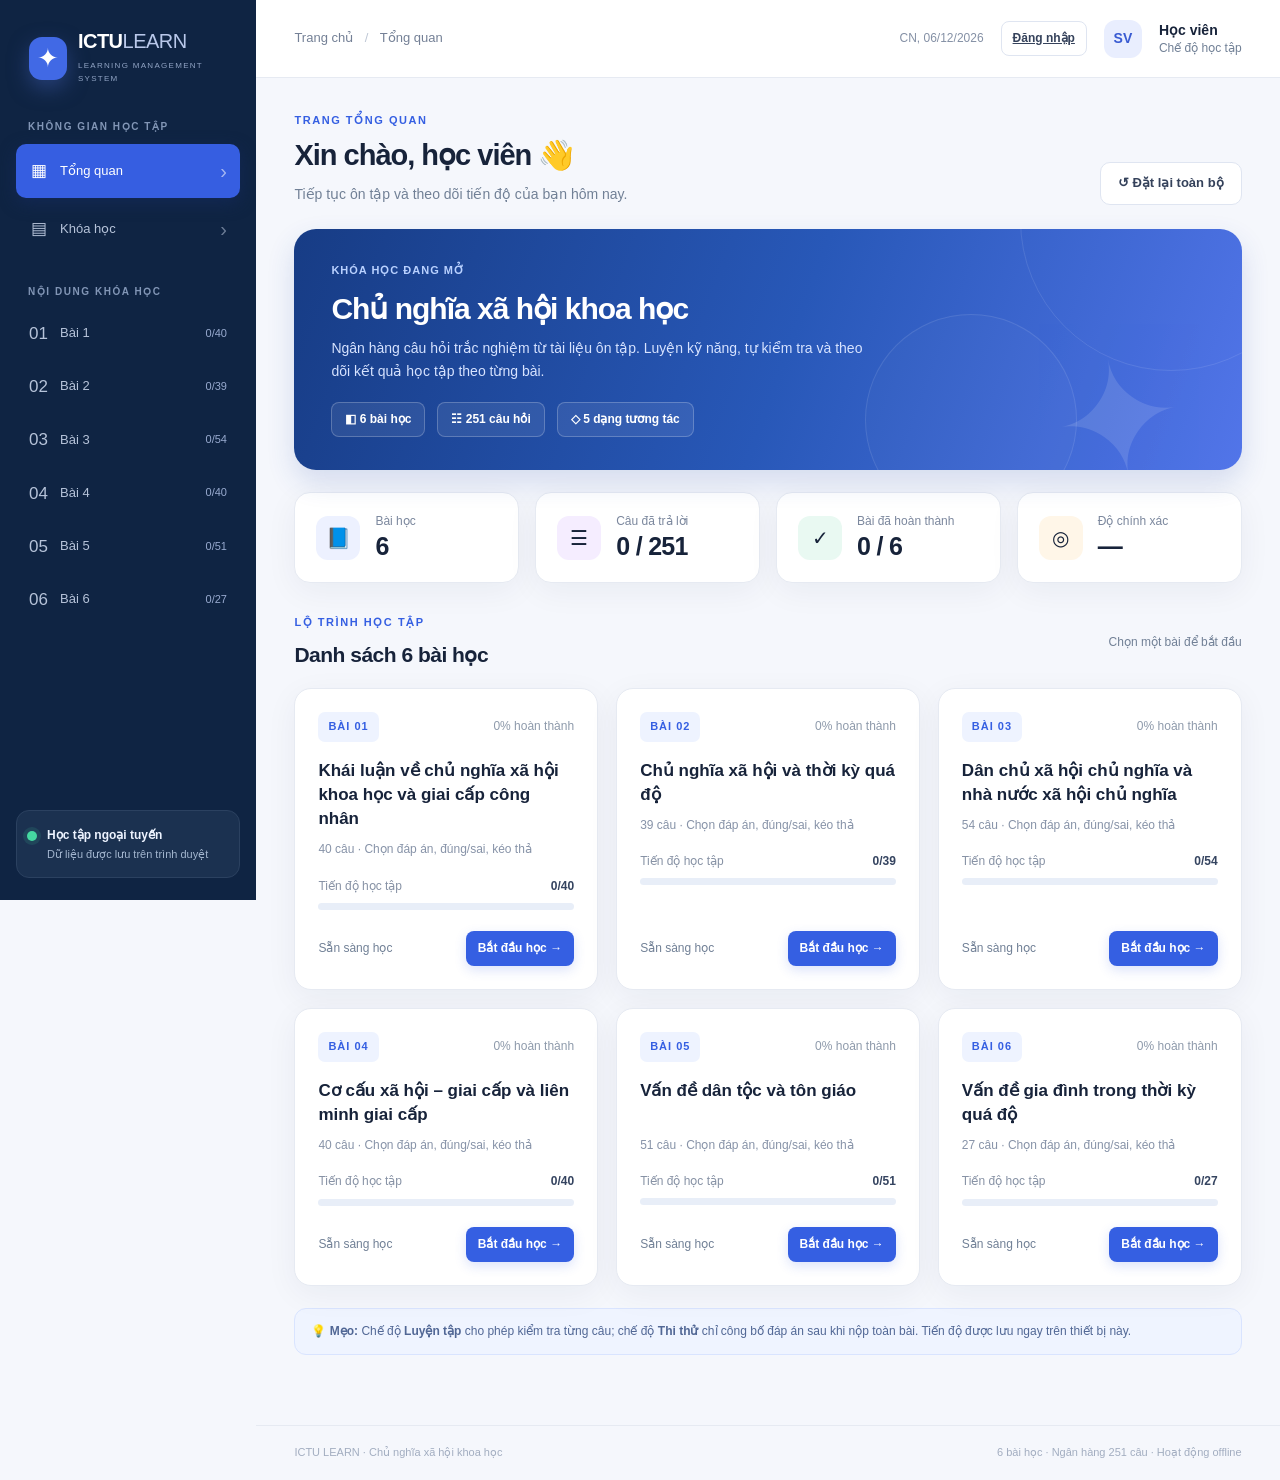
==== index.html @ e5a54111 "Add ICTU Learn static LMS with auth and admin dashboard" ====
<!doctype html>
<html lang="vi">
<head>
  <meta charset="utf-8">
  <meta name="viewport" content="width=device-width,initial-scale=1">
  <meta name="theme-color" content="#102445">
  <meta name="description" content="Hệ thống học tập Chủ nghĩa xã hội khoa học – 6 bài, 251 câu hỏi, chấm điểm trực tiếp, học offline.">
  <title>ICTU Learn • Chủ nghĩa xã hội khoa học</title>
  <link rel="stylesheet" href="style.css">
  <script defer src="questions.js"></script>
  <script defer src="script.js"></script>
</head>
<body>
  <div class="app-shell">
    <aside class="sidebar" id="sidebar">
      <button class="brand" data-action="home" aria-label="Trang chủ">
        <span class="brand-icon">✦</span><span><strong>ICTU<span class="brand-light">LEARN</span></strong><small>LEARNING MANAGEMENT SYSTEM</small></span>
      </button>
      <div class="sidebar-label">KHÔNG GIAN HỌC TẬP</div>
      <nav class="side-nav" aria-label="Điều hướng chính">
        <button class="side-link active" data-action="home" data-nav="home"><span class="side-ico">▦</span> Tổng quan <span class="side-arrow">›</span></button>
        <button class="side-link" data-action="all-lessons" data-nav="lessons"><span class="side-ico">▤</span> Khóa học <span class="side-arrow">›</span></button>
      </nav>
      <div class="sidebar-label" style="margin-top:28px">NỘI DUNG KHÓA HỌC</div>
      <nav class="side-nav" id="lesson-nav" aria-label="Danh sách 6 bài"></nav>
      <div class="side-footer"><div class="online-mark"></div><div><strong>Học tập ngoại tuyến</strong><small>Dữ liệu được lưu trên trình duyệt</small></div></div>
    </aside>
    <div class="main-wrap">
      <header class="topbar">
        <div class="topbar-left"><button class="mobile-menu" data-action="toggle-menu" aria-label="Mở menu">☰</button><span class="breadcrumb" id="breadcrumb">Trang chủ <span>/</span> Tổng quan</span></div>
        <div class="top-actions"><span class="clock" id="live-clock"></span><a class="btn btn-light btn-xs" href="login.html">Đăng nhập</a><span class="profile-avatar" title="Tài khoản học viên">SV</span><div class="profile-name"><strong>Học viên</strong><small>Chế độ học tập</small></div></div>
      </header>
      <main id="app" class="page-container" tabindex="-1" aria-live="polite"></main>
      <footer class="page-footer"><span>ICTU LEARN · Chủ nghĩa xã hội khoa học</span><span>6 bài học · Ngân hàng 251 câu · Hoạt động offline</span></footer>
    </div>
  </div>
  <div id="toast" class="toast" role="status" aria-live="polite"></div>
</body>
</html>
---- style.css ----
:root{--navy:#0f2443;--navy-light:#23395a;--bg:#f5f7fc;--surface:#fff;--ink:#17233a;--muted:#718096;--line:#e6eaf2;--blue:#355fe2;--blue-dark:#234fc9;--blue-soft:#eef3ff;--green:#18845e;--green-soft:#e7f9f0;--red:#cf4d52;--red-soft:#fff0f0;--orange:#e89f36;--radius:19px;--shadow:0 8px 32px rgba(15,35,80,.055)}
*{box-sizing:border-box}html{scroll-behavior:smooth}body{margin:0;font-family:"Segoe UI",Inter,Arial,sans-serif;color:var(--ink);background:var(--bg);font-size:14px;line-height:1.6}button,input{font:inherit}button{cursor:pointer}button:disabled{cursor:not-allowed;opacity:.48}button:focus-visible,input:focus-visible{outline:3px solid #9fb7ff;outline-offset:2px}h1,h2,h3,p{margin-top:0}h1{font-size:29px;letter-spacing:-1px;line-height:1.25;margin-bottom:10px}h2{font-size:21px;letter-spacing:-.5px}h3{font-size:17px}small{font-size:12px}strong{font-weight:700}
.app-shell{display:flex;min-height:100vh}.sidebar{width:256px;flex-shrink:0;background:var(--navy);color:#edf3ff;position:sticky;top:0;align-self:flex-start;height:100vh;display:flex;flex-direction:column;padding:28px 16px 22px;z-index:10}.brand{display:flex;align-items:center;gap:11px;background:transparent;border:0;color:white;text-align:left;padding:3px 13px 12px}.brand-icon{width:43px;height:43px;background:#4169e5;border-radius:13px;display:grid;place-items:center;color:#fff;font-size:26px;box-shadow:0 8px 20px #263f77}.brand strong{font-size:20px;line-height:1;letter-spacing:-.5px}.brand-light{font-weight:300;color:#b9c8ea}.brand small{font-size:8px;letter-spacing:1.3px;color:#91a4c4;display:block;margin-top:6px}.sidebar-label{font-size:10px;font-weight:700;letter-spacing:1.55px;color:#8296b6;margin:21px 12px 9px}.side-nav{display:flex;flex-direction:column;gap:4px}.side-link{width:100%;background:transparent;color:#b6c3d9;border:0;padding:11px 13px;display:flex;align-items:center;gap:12px;text-align:left;border-radius:10px;font-size:13px;transition:.15s}.side-link:hover{color:#fff;background:#203755}.side-link.active{background:#365ee1;color:#fff;box-shadow:0 5px 16px #132854}.side-ico{font-size:17px;width:19px;text-align:center}.side-arrow{margin-left:auto;font-size:20px;opacity:.55}.lesson-pill{margin-left:auto;font-size:11px;color:#99abd0}.side-link.active .lesson-pill{color:white}.sidebar .side-footer{margin-top:auto;display:flex;gap:10px;padding:15px 10px;background:#1b3150;border:1px solid #2b4160;border-radius:13px}.online-mark{width:10px;height:10px;flex-shrink:0;background:#45d9a1;border-radius:50%;margin-top:5px;box-shadow:0 0 0 4px rgba(69,217,161,.12)}.side-footer strong{display:block;font-size:12px}.side-footer small{color:#a3b6cf;font-size:11px;display:block;line-height:1.5}.main-wrap{flex:1;min-width:0;display:flex;flex-direction:column}.topbar{height:78px;background:#fff;border-bottom:1px solid var(--line);padding:0 clamp(20px,3vw,42px);display:flex;align-items:center;justify-content:space-between;gap:16px;position:sticky;top:0;z-index:8}.topbar-left,.top-actions{display:flex;align-items:center;gap:17px}.breadcrumb{font-size:13px;color:#748096}.breadcrumb span{padding:0 8px;color:#bec7d5}.clock{font-size:12px;color:#8490a5}.profile-avatar{background:#e9eefe;color:#395bd2;height:38px;width:38px;display:grid;place-items:center;border-radius:12px;font-weight:800}.profile-name{line-height:1.45}.profile-name strong,.profile-name small{display:block}.profile-name small{color:var(--muted)}.mobile-menu{border:0;background:transparent;color:var(--ink);font-size:24px;display:none}.page-container{width:100%;max-width:1420px;margin:0 auto;padding:34px clamp(18px,3vw,45px) 48px;flex:1}.page-footer{display:flex;justify-content:space-between;gap:10px;color:#a2adc0;font-size:11px;border-top:1px solid var(--line);padding:18px clamp(18px,3vw,45px)}
.eyebrow{font-size:11px;color:var(--blue);font-weight:800;letter-spacing:1.55px;text-transform:uppercase;margin-bottom:7px}.subtle{color:var(--muted)}.page-heading{display:flex;justify-content:space-between;align-items:flex-end;gap:16px;margin-bottom:24px}.page-heading p{margin-bottom:0}.hero{background:linear-gradient(110deg,#173c85 0%,#2858b8 52%,#5275e9 100%);color:#fff;border-radius:22px;position:relative;overflow:hidden;padding:33px 37px;display:flex;min-height:220px;box-shadow:0 12px 28px rgba(36,77,165,.16)}.hero:before,.hero:after{content:"";position:absolute;border:1px solid rgba(255,255,255,.1);border-radius:50%;height:300px;width:300px;right:-80px;top:-160px}.hero:after{height:210px;width:210px;top:85px;right:165px;background:rgba(255,255,255,.025)}.hero-text{position:relative;z-index:2;max-width:680px}.hero .hero-kicker{color:#b9d1ff;font-weight:700;letter-spacing:1px;font-size:11px}.hero h1{font-size:30px;margin:10px 0;color:#fff}.hero p{max-width:550px;color:#d7e3ff;font-size:14px;margin:0 0 20px}.hero .hero-watermark{position:absolute;right:58px;bottom:-28px;opacity:.12;font-size:155px;line-height:1;transform:rotate(-10deg)}.hero-meta{display:flex;gap:12px;flex-wrap:wrap}.hero-meta span{padding:7px 13px;border:1px solid rgba(255,255,255,.22);border-radius:8px;background:rgba(255,255,255,.08);font-size:12px;font-weight:600}
.stats-grid{display:grid;grid-template-columns:repeat(4,minmax(0,1fr));gap:16px;margin:22px 0 31px}.stat-card{background:#fff;border:1px solid var(--line);border-radius:16px;display:flex;align-items:center;gap:15px;padding:19px 21px;box-shadow:var(--shadow)}.stat-icon{width:44px;height:44px;border-radius:12px;display:grid;place-items:center;font-size:20px;flex-shrink:0}.blue-icon{background:#edf1ff}.mint-icon{background:#e9f9f2}.amber-icon{background:#fff6e8}.purple-icon{background:#f5edff}.stat-info small{display:block;color:#7b879d;font-size:12px}.stat-info strong{font-size:25px;line-height:1.25;display:block;letter-spacing:-.7px}.section-heading{display:flex;justify-content:space-between;gap:15px;align-items:center;margin:0 0 16px}.section-heading h2{margin:0}.lesson-grid{display:grid;grid-template-columns:repeat(3,minmax(0,1fr));gap:18px}.lesson-card{background:#fff;border:1px solid var(--line);border-radius:17px;padding:23px;box-shadow:var(--shadow);transition:transform .16s,box-shadow .16s;display:flex;flex-direction:column;min-height:233px}.lesson-card:hover{transform:translateY(-3px);box-shadow:0 16px 38px rgba(27,58,128,.1)}.lesson-card-top{display:flex;justify-content:space-between;align-items:center;margin-bottom:17px}.lesson-card .chapter{font-size:11px;letter-spacing:1px;font-weight:800;color:var(--blue);background:var(--blue-soft);padding:6px 10px;border-radius:7px}.lesson-card .complete-pill{font-size:12px;color:#8e9aab}.lesson-card h3{line-height:1.43;margin-bottom:9px;min-height:48px}.lesson-card .description{font-size:12px;color:#8793a8;margin-bottom:17px}.progress-label{display:flex;justify-content:space-between;gap:10px;font-size:12px;color:#8792a5;margin-bottom:7px}.progress-label strong{color:#354460}.progress-track{height:7px;border-radius:50px;background:#e8eef8;overflow:hidden}.progress-fill{background:linear-gradient(90deg,#375fed,#6b8eff);height:100%;border-radius:50px;transition:width .25s}.lesson-bottom{display:flex;align-items:center;justify-content:space-between;gap:10px;margin-top:auto;padding-top:21px}.lesson-bottom .count{font-size:12px;color:var(--muted)}
.btn{border-radius:10px;border:1px solid transparent;display:inline-flex;align-items:center;justify-content:center;gap:8px;padding:10px 17px;font-size:13px;font-weight:700;white-space:nowrap;transition:.15s}.btn:hover:not(:disabled){transform:translateY(-1px)}.btn-primary{background:var(--blue);color:white;box-shadow:0 4px 12px rgba(53,95,226,.18)}.btn-primary:hover:not(:disabled){background:var(--blue-dark)}.btn-light{background:#fff;border-color:#dfe5f1;color:#35425b}.btn-light:hover{background:#f6f8fc}.btn-ghost{background:var(--blue-soft);color:var(--blue)}.btn-danger{background:#fff1f1;color:#bd4850;border-color:#f7d3d5}.btn-xs{font-size:12px;padding:7px 11px;border-radius:8px}.btn-lg{padding:13px 24px;font-size:14px}.text-button{border:0;background:transparent;color:var(--blue);font-weight:700;font-size:12px}.text-button:hover{text-decoration:underline}
.content-card{background:#fff;border:1px solid var(--line);border-radius:17px;box-shadow:var(--shadow)}.quiz-head{display:flex;justify-content:space-between;align-items:center;gap:16px;margin-bottom:18px;flex-wrap:wrap}.quiz-head h1{font-size:23px;margin:6px 0 0}.quiz-topline{display:flex;align-items:center;gap:12px;flex-wrap:wrap}.quiz-topline .tag{border-radius:7px;padding:5px 10px;background:var(--blue-soft);color:var(--blue);font-weight:800;font-size:11px}.quiz-topline .quiet{font-size:12px;color:var(--muted)}.mode-switch{display:inline-flex;background:#edf1f8;border-radius:12px;padding:4px;gap:3px}.mode-switch button{border:0;border-radius:8px;padding:9px 14px;font-size:12px;font-weight:700;background:transparent;color:#77849e}.mode-switch button.selected{background:white;color:var(--blue);box-shadow:0 2px 6px #193b7920}.quiz-progress{margin-bottom:23px}.quiz-layout{display:grid;grid-template-columns:minmax(0,1fr) 284px;gap:21px;align-items:start}.question-panel{padding:28px 30px 23px;min-height:475px}.q-head{display:flex;align-items:center;justify-content:space-between;gap:12px;flex-wrap:wrap;border-bottom:1px solid #edf0f6;padding-bottom:17px;margin-bottom:25px}.q-number{display:flex;align-items:center;gap:10px}.q-index{width:42px;height:42px;display:grid;place-items:center;border-radius:12px;background:var(--blue-soft);color:var(--blue);font-size:19px;font-weight:800}.q-number span{font-size:11px;color:var(--muted);display:block}.q-number strong{display:block;font-size:14px}.type-badge{border-radius:8px;padding:7px 11px;font-size:11px;font-weight:800;background:#f2f5fa;color:#70809c}.q-prompt{font-size:17px;line-height:1.75;font-weight:700;margin-bottom:20px;white-space:normal}.instruction{background:#f7f9fd;border:1px solid #e8edf7;border-radius:10px;padding:12px 14px;color:#71819a;font-size:12px;margin-bottom:19px}.option-list{display:grid;gap:11px}.option{border:1.5px solid #e5eaf3;background:white;border-radius:12px;padding:14px 16px;display:flex;gap:12px;align-items:flex-start;text-align:left;color:#3b475e;width:100%;transition:.15s;font-size:14px;line-height:1.6}.option:hover:not(:disabled){border-color:#adc3ff;background:#fbfcff}.option.selected{border-color:var(--blue);background:#f4f7ff;color:#1c3982}.option.good{border-color:#78cbaa;background:#f1fcf6}.option.bad{border-color:#ef9fa5;background:#fff4f4}.option-marker{flex:0 0 28px;width:28px;height:28px;display:grid;place-items:center;border:1px solid #dbe2f1;color:#8390a6;border-radius:8px;font-weight:800;line-height:1;margin-top:1px}.option.selected .option-marker{background:var(--blue);border-color:var(--blue);color:#fff}.option.good .option-marker{color:#16805b;border-color:#99d3b8;background:#e3f8ed}.option.bad .option-marker{color:#c44449;background:#ffe2e4;border-color:#ffd1d3}.option-text{flex:1}.explain{padding:15px 18px;margin-top:20px;border-radius:11px;font-size:13px}.explain.success{background:var(--green-soft);color:#166748;border:1px solid #c7ecd9}.explain.failure{background:var(--red-soft);color:#9f4147;border:1px solid #f5cdd0}.explain.neutral{background:#f0f4ff;color:#405b9b;border:1px solid #dce6ff}.explain strong{display:block;margin-bottom:2px}.question-actions{display:flex;justify-content:space-between;gap:14px;align-items:center;flex-wrap:wrap;border-top:1px solid #edf0f5;margin-top:25px;padding-top:22px}.action-cluster{display:flex;gap:9px;flex-wrap:wrap}.quiz-side{padding:20px;position:sticky;top:98px}.side-section-title{font-weight:800;font-size:13px;margin-bottom:5px}.side-section-sub{font-size:11px;color:var(--muted)}.palette{display:grid;grid-template-columns:repeat(5,minmax(0,1fr));gap:8px;margin:16px 0 20px}.palette button{height:39px;min-width:0;border-radius:8px;border:1px solid #e6ebf5;background:#f7f9fd;color:#7a879d;font-size:12px;font-weight:700}.palette button:hover{border-color:#9db4fa}.palette button.answered{background:#eaf0ff;color:#365dd3;border-color:#d5e1ff}.palette button.checked{background:#e6f8ee;color:#18845e;border-color:#c5ebd8}.palette button.missed{background:#ffeeee;color:#ba5057;border-color:#f8cccc}.palette button.current{border:2px solid var(--blue);color:var(--blue);box-shadow:0 0 0 2px #dae4ff}.side-key{display:flex;gap:10px;flex-wrap:wrap;font-size:11px;color:#8590a3}.side-key span{display:flex;gap:5px;align-items:center}.key-dot{width:8px;height:8px;border-radius:50%;background:#b4c0d3}.key-dot.answer{background:#4b7dee}.key-dot.done{background:#39b987}.key-dot.cur{background:white;border:2px solid var(--blue)}.side-note{background:#f6f8fc;border-radius:11px;padding:12px 13px;color:#687a96;font-size:11px;line-height:1.65;margin:21px 0}.full{width:100%}.side-stat{display:flex;align-items:center;justify-content:space-between;font-size:12px;padding:8px 0;color:#71809a}.side-stat strong{color:#304360}
.tf-list{display:grid;gap:14px}.tf-row{border:1px solid #e8edf5;padding:17px 18px;border-radius:12px;background:#fff}.tf-row-header{display:flex;align-items:flex-start;gap:10px;margin-bottom:13px}.tf-num{display:grid;place-items:center;width:24px;height:24px;border-radius:7px;background:#eef3ff;color:#4565cf;font-size:11px;font-weight:800;flex-shrink:0}.tf-text{font-size:13px;line-height:1.7}.tf-controls{display:flex;gap:9px;margin-left:34px}.tf-choice{border:1px solid #e1e7f0;background:#fff;border-radius:9px;padding:8px 18px;font-weight:750;font-size:12px;color:#8491a3;min-width:84px}.tf-choice.selected{border-color:var(--blue);background:#edf2ff;color:var(--blue)}.tf-choice.good{border-color:#8bd7b3;background:#e5faf0;color:#16805d}.tf-choice.bad{border-color:#f0a5a9;background:#fff0f0;color:#c0454c}
.match-list{display:grid;gap:12px}.match-row{border:1px solid #e5eaf2;padding:14px;border-radius:11px;display:flex;align-items:center;gap:11px;flex-wrap:wrap}.match-statement{flex:1;min-width:190px;line-height:1.7;font-size:13px}.match-zone{border:1.5px dashed #a9bce9;border-radius:8px;min-height:41px;background:#f6f8fe;display:inline-flex;align-items:center;justify-content:center;padding:8px 12px;color:#778ab5;font-size:12px;min-width:155px;max-width:100%;text-align:center;gap:9px}.match-zone.has-value{border:1px solid #a9c2f8;background:#ecf2ff;color:#2553c9;font-weight:750}.match-zone.drag-over,.category-zone.drag-over{background:#dbe8ff;border-color:#4269da}.match-zone.good,.category-zone .category-item.good{border-color:#7dcaa6;background:#e8f9ef;color:#1c815b}.match-zone.bad,.category-zone .category-item.bad{border-color:#eba0a1;background:#ffeded;color:#b94a51}.bank{border-radius:13px;background:#f7f9fd;padding:17px;border:1px solid #e9eef6;margin-bottom:19px}.bank strong{font-size:12px;color:#637493;display:block;margin-bottom:10px}.bank-items{display:flex;flex-wrap:wrap;gap:9px}.bank-chip,.category-item{border-radius:8px;border:1px solid #cbdafa;background:#fff;color:#385dba;padding:8px 12px;font-size:12px;font-weight:700;text-align:left;transition:.15s}.bank-chip:hover:not(:disabled),.category-item:hover:not(:disabled){background:#edf2ff}.bank-chip.chosen,.category-item.chosen{background:#315ddc;color:#fff;border-color:#315ddc}.bank-chip.used{opacity:.45}.mini-remove{border:0;background:#dce6ff;color:#4164c5;font-weight:900;border-radius:5px;padding:1px 6px}.category-zone{border:1.5px dashed #cbd6ec;background:#fbfcff;padding:14px;border-radius:12px;min-height:100px;transition:.15s}.category-layout{display:grid;gap:13px}.category-header{font-size:12px;font-weight:800;color:#3b517c;margin-bottom:9px}.category-items{display:flex;flex-wrap:wrap;gap:7px}.category-item{font-weight:600;font-size:12px}.category-item.selected{border-color:var(--blue);color:var(--blue)}.blank{border-bottom:2px dotted #879ff2;letter-spacing:1px;color:#6f83bd}
.result-hero{padding:36px;text-align:center}.result-medal{font-size:58px;line-height:1.4}.result-hero h1{font-size:28px}.result-percent{font-size:58px;font-weight:850;letter-spacing:-3px;color:var(--blue);line-height:1.4}.result-stats{display:grid;grid-template-columns:repeat(3,1fr);gap:12px;margin:20px auto 24px;max-width:570px}.result-item{background:#f6f8fc;border:1px solid #e9edf5;border-radius:11px;padding:16px}.result-item strong{display:block;font-size:24px}.result-item small{color:#8290a6}.result-list{padding:24px}.result-row{display:flex;align-items:center;gap:15px;padding:12px;border-bottom:1px solid #edf0f6}.result-row:last-child{border:0}.result-indicator{width:34px;height:34px;border-radius:8px;display:grid;place-items:center;flex-shrink:0;font-weight:800}.result-indicator.ok{color:#19865f;background:#e8f9ef}.result-indicator.no{color:#c95158;background:#ffeeef}.result-info{min-width:0;flex:1}.result-info strong{display:block;font-size:12px}.result-info small{display:block;white-space:nowrap;text-overflow:ellipsis;overflow:hidden;color:#8190a5}.result-actions{display:flex;justify-content:center;gap:10px;flex-wrap:wrap}.notice{border-radius:12px;background:#eff4ff;border:1px solid #d9e4ff;color:#516795;padding:13px 16px;font-size:12px;margin:22px 0}.toast{display:none;position:fixed;right:28px;bottom:24px;padding:13px 19px;background:#182b4d;color:#fff;border-radius:10px;box-shadow:0 12px 38px #12243c33;z-index:22;max-width:min(420px,calc(100vw - 40px));font-size:13px}.toast.show{display:block;animation:toastin .2s ease-out}@keyframes toastin{from{opacity:0;transform:translateY(8px)}to{opacity:1;transform:translateY(0)}}
@media(max-width:1180px){.lesson-grid{grid-template-columns:repeat(2,minmax(0,1fr))}.stats-grid{grid-template-columns:repeat(2,minmax(0,1fr))}.quiz-layout{grid-template-columns:minmax(0,1fr) 240px}}@media(max-width:900px){.sidebar{position:fixed;transform:translateX(-100%);transition:transform .2s;box-shadow:10px 0 40px #101e3644}.sidebar.open{transform:translateX(0)}.mobile-menu{display:block}.page-container{padding-top:22px}.topbar{height:68px}}@media(max-width:680px){.hero{padding:28px 23px;min-height:200px}.hero h1{font-size:25px}.hero .hero-watermark{display:none}.stats-grid{gap:10px}.stat-card{padding:14px;gap:10px}.stat-icon{width:34px;height:34px;font-size:16px}.stat-info strong{font-size:22px}.lesson-grid{grid-template-columns:1fr;gap:12px}.lesson-card{min-height:215px}.quiz-layout{display:block}.quiz-side{position:static;margin-top:16px}.question-panel{padding:19px 15px}.quiz-head h1{font-size:20px}.q-prompt{font-size:15px}.option{padding:12px}.page-footer{flex-direction:column;text-align:center}.clock,.profile-name{display:none}.result-hero{padding:22px 16px}.result-percent{font-size:46px}.result-stats{gap:6px}.result-item{padding:10px 6px}.result-item strong{font-size:19px}.page-heading{display:block}.section-heading h2{font-size:18px}.question-actions .btn{flex:1}.match-row{align-items:stretch}.match-zone{flex:1}.topbar{padding:0 17px}.quiz-head .btn{display:none}}@media(prefers-reduced-motion:reduce){*,*:before,*:after{transition:none!important;scroll-behavior:auto!important}}
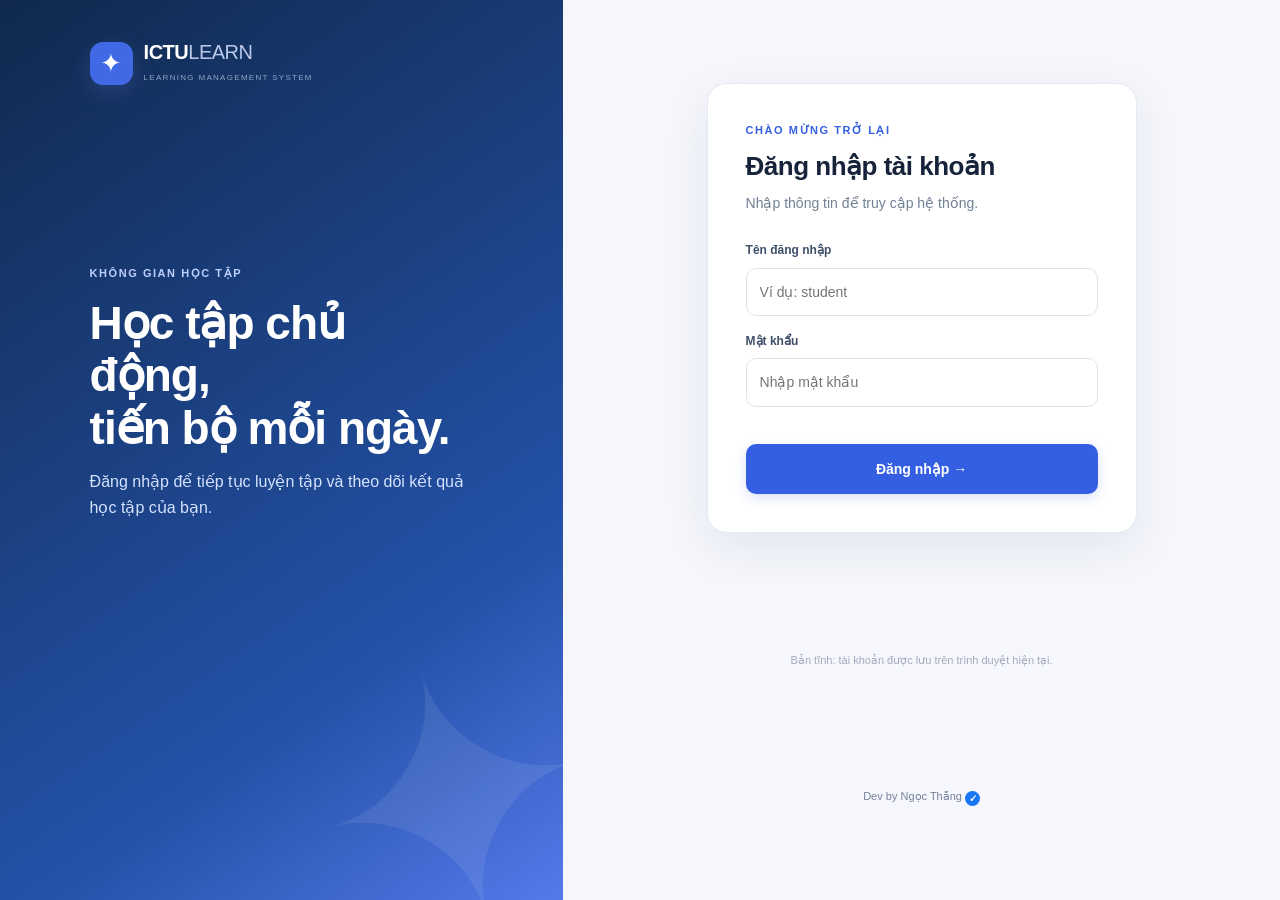
==== commit d232c8e0: "Require login and update developer credit" ====
--- a/index.html
+++ b/index.html
@@ -7,6 +7,7 @@
   <meta name="description" content="Hệ thống học tập Chủ nghĩa xã hội khoa học – 6 bài, 251 câu hỏi, chấm điểm trực tiếp, học offline.">
   <title>ICTU Learn • Chủ nghĩa xã hội khoa học</title>
   <link rel="stylesheet" href="style.css">
+  <script defer src="auth.js"></script>
   <script defer src="questions.js"></script>
   <script defer src="script.js"></script>
 </head>
@@ -31,7 +32,7 @@
         <div class="top-actions"><span class="clock" id="live-clock"></span><a class="btn btn-light btn-xs" href="login.html">Đăng nhập</a><span class="profile-avatar" title="Tài khoản học viên">SV</span><div class="profile-name"><strong>Học viên</strong><small>Chế độ học tập</small></div></div>
       </header>
       <main id="app" class="page-container" tabindex="-1" aria-live="polite"></main>
-      <footer class="page-footer"><span>ICTU LEARN · Chủ nghĩa xã hội khoa học</span><span>6 bài học · Ngân hàng 251 câu · Hoạt động offline</span></footer>
+      <footer class="page-footer"><span>ICTU LEARN · Chủ nghĩa xã hội khoa học</span><span>6 bài học · Ngân hàng 251 câu · Hoạt động offline</span><span class="developer-credit">Dev by Ngọc Thắng <span class="verified-badge" aria-label="Đã xác minh">✓</span></span></footer>
     </div>
   </div>
   <div id="toast" class="toast" role="status" aria-live="polite"></div>
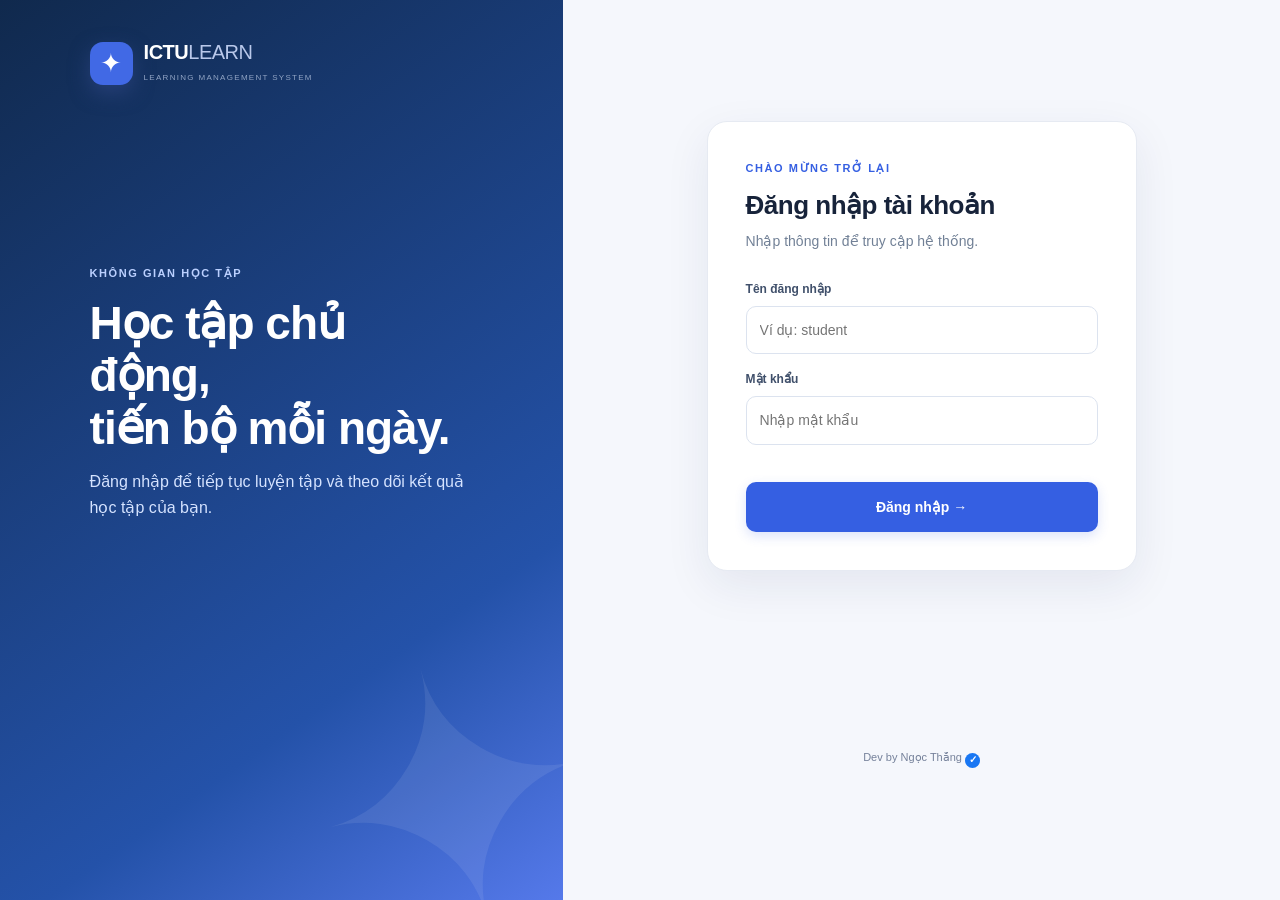
==== commit 9d567100: "Update LMS quiz randomization Shuffle questions and answer options for each mock exam while preservi" ====
--- a/index.html
+++ b/index.html
@@ -7,9 +7,12 @@
   <meta name="description" content="Hệ thống học tập Chủ nghĩa xã hội khoa học – 6 bài, 251 câu hỏi, chấm điểm trực tiếp, học offline.">
   <title>ICTU Learn • Chủ nghĩa xã hội khoa học</title>
   <link rel="stylesheet" href="style.css">
-  <script defer src="auth.js"></script>
-  <script defer src="questions.js"></script>
-  <script defer src="script.js"></script>
+  <script src="auth.js"></script>
+  <script>
+    if (!window.ICTUAuth.getSession()) window.location.replace('login.html');
+  </script>
+  <script defer src="questions.js?v=2"></script>
+  <script defer src="script.js?v=4"></script>
 </head>
 <body>
   <div class="app-shell">
@@ -29,7 +32,7 @@
     <div class="main-wrap">
       <header class="topbar">
         <div class="topbar-left"><button class="mobile-menu" data-action="toggle-menu" aria-label="Mở menu">☰</button><span class="breadcrumb" id="breadcrumb">Trang chủ <span>/</span> Tổng quan</span></div>
-        <div class="top-actions"><span class="clock" id="live-clock"></span><a class="btn btn-light btn-xs" href="login.html">Đăng nhập</a><span class="profile-avatar" title="Tài khoản học viên">SV</span><div class="profile-name"><strong>Học viên</strong><small>Chế độ học tập</small></div></div>
+        <div class="top-actions"><span class="clock" id="live-clock"></span><a class="btn btn-light btn-xs" id="admin-link" href="admin.html" hidden>Quản trị</a><span class="profile-avatar" id="profile-avatar" title="Tài khoản">SV</span><div class="profile-name"><strong id="profile-name">Học viên</strong><small id="profile-role">Chế độ học tập</small></div><button class="btn btn-light btn-xs" id="logout" type="button">Đăng xuất</button></div>
       </header>
       <main id="app" class="page-container" tabindex="-1" aria-live="polite"></main>
       <footer class="page-footer"><span>ICTU LEARN · Chủ nghĩa xã hội khoa học</span><span>6 bài học · Ngân hàng 251 câu · Hoạt động offline</span><span class="developer-credit">Dev by Ngọc Thắng <span class="verified-badge" aria-label="Đã xác minh">✓</span></span></footer>
